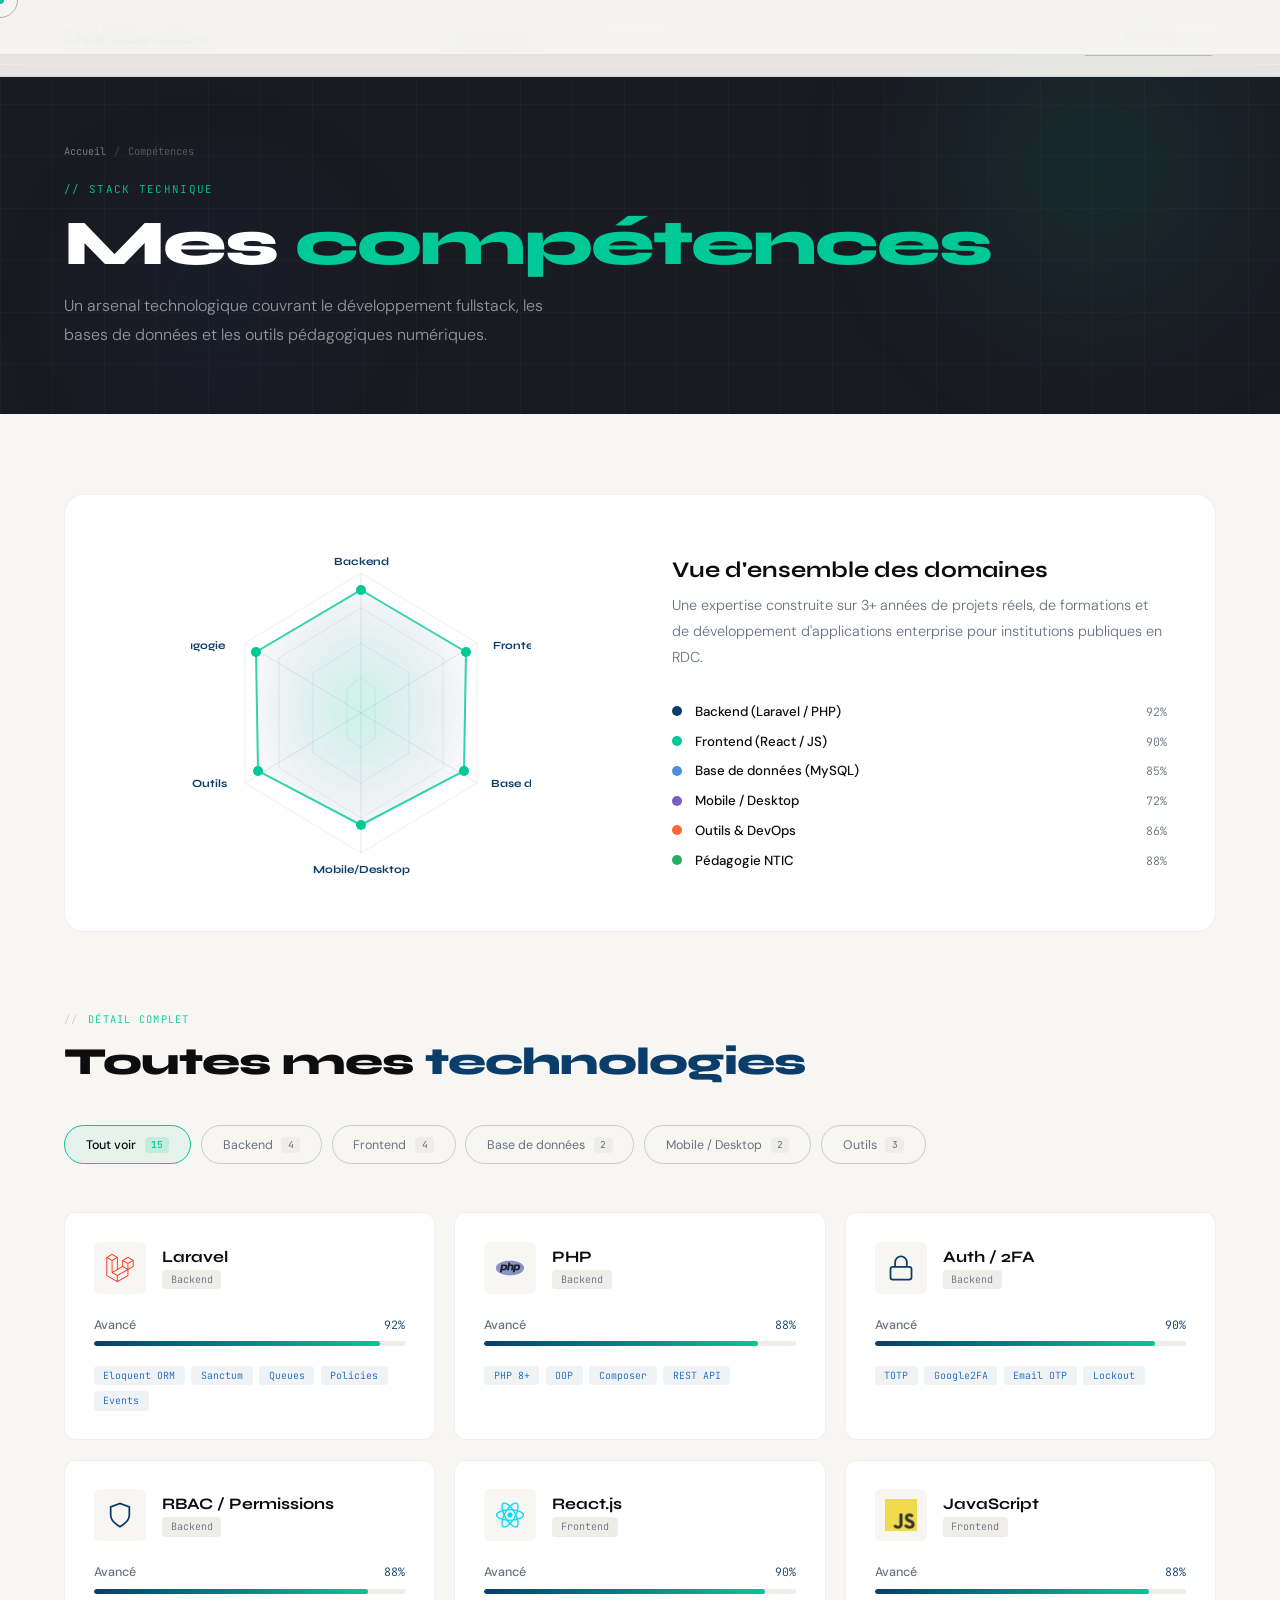
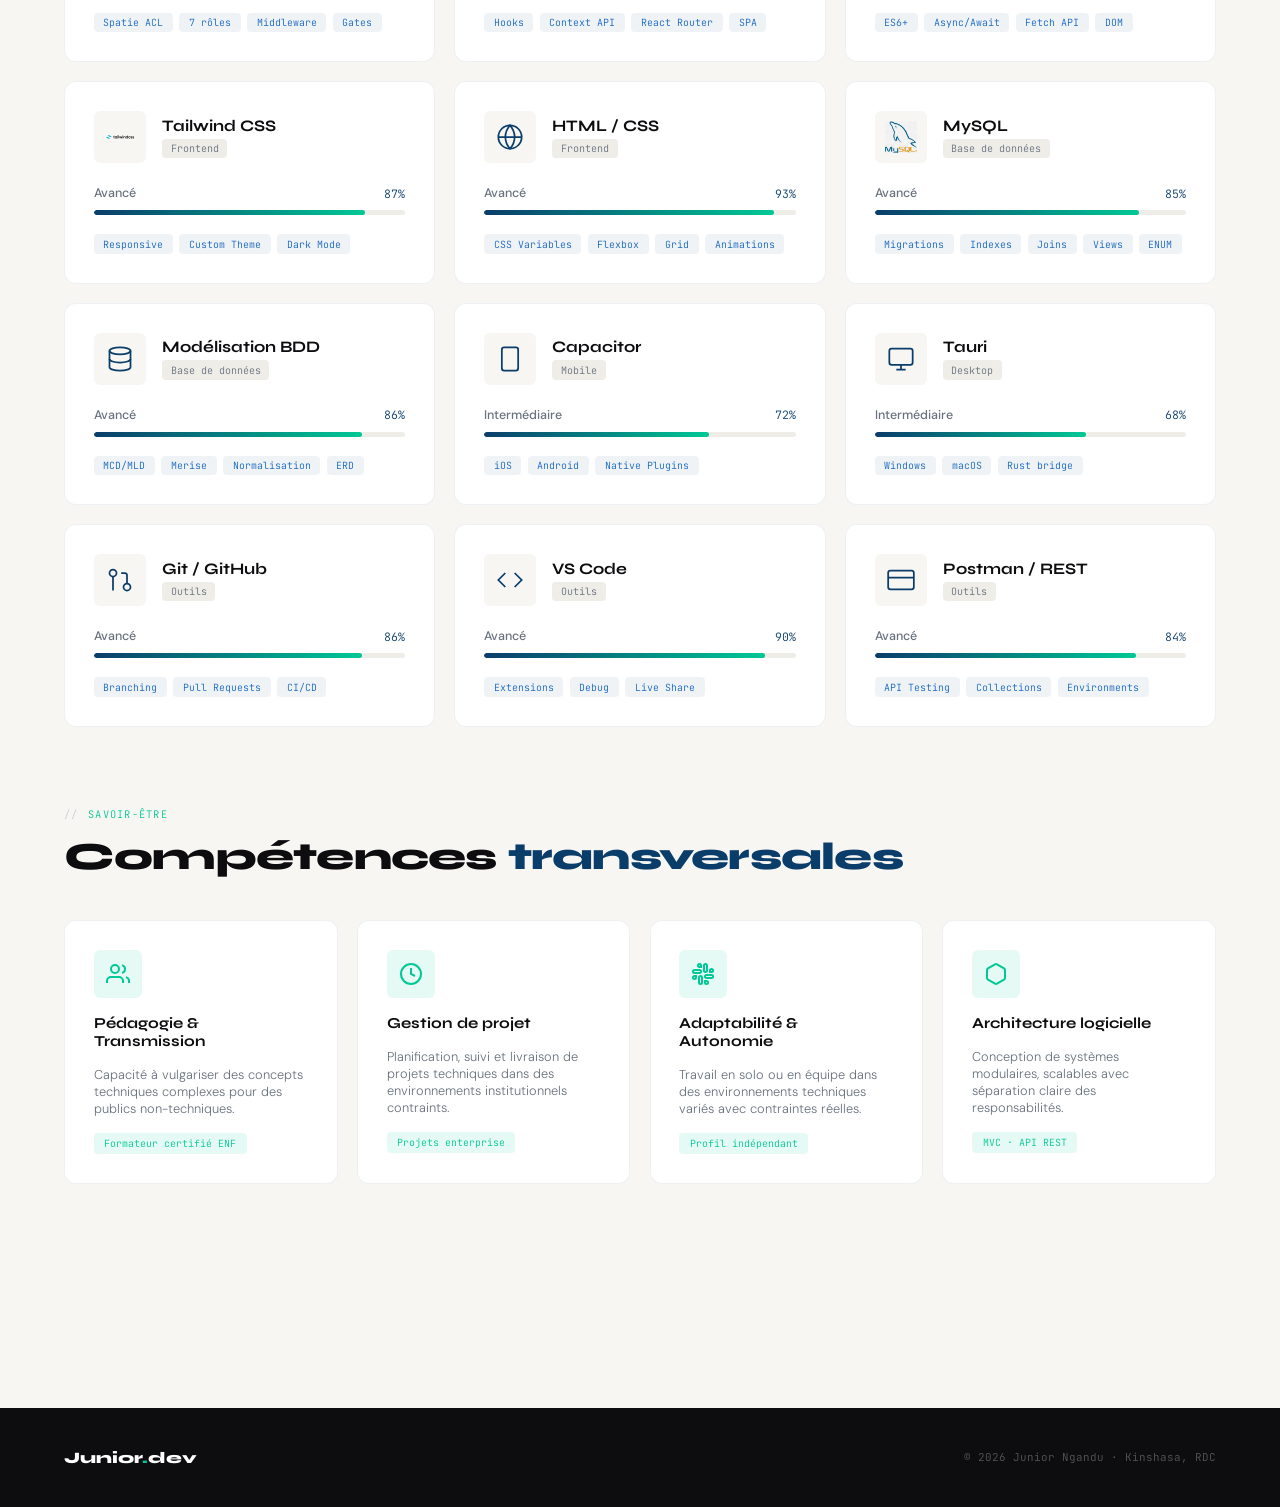
==== competences.html @ e1f142fa "Create competences.html" ====
<!DOCTYPE html>
<html lang="fr">
<head>
  <meta charset="UTF-8">
  <meta name="viewport" content="width=device-width, initial-scale=1.0">
  <title>Compétences — Junior Ngandu</title>
  <link href="https://fonts.googleapis.com/css2?family=Syne:wght@400;500;600;700;800&family=DM+Sans:ital,opsz,wght@0,9..40,300;0,9..40,400;0,9..40,500;1,9..40,300&family=JetBrains+Mono:wght@300;400;500&display=swap" rel="stylesheet">
  <style>
    :root {
      --bg: #F7F6F2; --bg2: #EFEDE8; --bg3: #E6E3DC;
      --noir: #0D0D10; --noir2: #1A1A22;
      --bleu: #0B3D6B; --bleu-vif: #1565C0; --bleu-clair: #4A90D9;
      --accent: #00C896; --accent2: #FF6635; --violet: #7C5CBF;
      --gris: #68717D; --gris-clair: #C8CDD4; --blanc: #FFFFFF;
      --font-display: 'Syne', sans-serif;
      --font-body: 'DM Sans', sans-serif;
      --font-mono: 'JetBrains Mono', monospace;
      --r-sm: 6px; --r-md: 12px; --r-lg: 20px;
      --shadow-sm: 0 2px 8px rgba(13,13,16,.06);
      --shadow-md: 0 8px 24px rgba(13,13,16,.1);
      --shadow-lg: 0 24px 48px rgba(13,13,16,.14);
    }
    *, *::before, *::after { margin:0; padding:0; box-sizing:border-box; }
    html { scroll-behavior:smooth; -webkit-font-smoothing:antialiased; }
    body { background:var(--bg); color:var(--noir); font-family:var(--font-body); font-weight:300; overflow-x:hidden; cursor:none; }
    a { text-decoration:none; }
    button { font-family:var(--font-body); }

    /* CURSOR */
    .cursor { position:fixed; pointer-events:none; z-index:9998; transform:translate(-50%,-50%); }
    .cursor-dot { width:8px; height:8px; background:var(--accent); border-radius:50%; transition:width .3s,height .3s,background .3s; }
    .cursor-ring { position:fixed; width:36px; height:36px; border:1.5px solid rgba(11,61,107,.35); border-radius:50%; pointer-events:none; z-index:9997; transform:translate(-50%,-50%); transition:width .3s,height .3s,border-color .3s; }
    body.cur-h .cursor-dot { width:14px;height:14px;background:var(--bleu); }
    body.cur-h .cursor-ring { width:52px;height:52px;border-color:var(--accent); }

    /* SCROLL PROGRESS */
    .scroll-progress { position:fixed; top:0;left:0; height:3px; width:0%; background:linear-gradient(90deg,var(--accent),var(--bleu-vif)); z-index:9999; transition:width .1s linear; }

    /* NAV */
    nav { position:fixed; top:0;left:0;right:0; z-index:500; display:flex; justify-content:space-between; align-items:center; padding:1.2rem 5%; background:rgba(247,246,242,.92); backdrop-filter:blur(16px); border-bottom:1px solid rgba(11,61,107,.08); transition:box-shadow .3s; }
    nav.scrolled { box-shadow:0 4px 20px rgba(13,13,16,.07); }
    .nav-logo { font-family:var(--font-display); font-weight:800; font-size:1.15rem; color:var(--bleu); letter-spacing:-.02em; }
    .nav-logo span { color:var(--accent); }
    .nav-links { display:flex; gap:2.4rem; list-style:none; }
    .nav-links a { font-size:.75rem; font-weight:400; letter-spacing:.07em; text-transform:uppercase; color:var(--gris); transition:color .2s; position:relative; }
    .nav-links a::after { content:''; position:absolute; bottom:-4px;left:0; width:0;height:1.5px; background:var(--accent); transition:width .3s; }
    .nav-links a:hover, .nav-links a.active { color:var(--noir); }
    .nav-links a:hover::after, .nav-links a.active::after { width:100%; }
    .nav-right { display:flex; align-items:center; gap:1.2rem; }
    .nav-back { font-size:.74rem; font-weight:500; letter-spacing:.06em; text-transform:uppercase; color:var(--bleu); border:1.5px solid rgba(11,61,107,.25); padding:.6rem 1.3rem; border-radius:var(--r-sm); transition:all .25s; display:flex; align-items:center; gap:.5rem; }
    .nav-back:hover { background:var(--bleu); color:#fff; border-color:var(--bleu); }
    .hamburger { display:none; flex-direction:column; gap:5px; background:none; border:none; cursor:none; padding:4px; }
    .hamburger span { display:block; width:22px; height:2px; background:var(--noir); border-radius:2px; transition:all .3s; }
    .hamburger.open span:nth-child(1) { transform:translateY(7px) rotate(45deg); }
    .hamburger.open span:nth-child(2) { opacity:0; }
    .hamburger.open span:nth-child(3) { transform:translateY(-7px) rotate(-45deg); }
    .mobile-menu { position:fixed; top:64px;left:0;right:0; background:rgba(247,246,242,.98); backdrop-filter:blur(16px); z-index:499; max-height:0; overflow:hidden; transition:max-height .4s; border-bottom:1px solid rgba(11,61,107,.08); }
    .mobile-menu.open { max-height:360px; }
    .mobile-menu ul { list-style:none; padding:1.5rem 5% 2rem; display:flex; flex-direction:column; gap:1.2rem; }
    .mobile-link { font-size:1.1rem; font-weight:600; color:var(--noir); font-family:var(--font-display); }

    /* PAGE HERO */
    .page-hero {
      min-height: 44vh;
      display: flex;
      align-items: flex-end;
      padding: 9rem 5% 4rem;
      position: relative;
      overflow: hidden;
      background: var(--noir2);
    }
    .page-hero-bg {
      position:absolute;inset:0;
      background-image: linear-gradient(rgba(255,255,255,.025) 1px,transparent 1px), linear-gradient(90deg,rgba(255,255,255,.025) 1px,transparent 1px);
      background-size:52px 52px;
    }
    .page-hero-orb1 { position:absolute; width:500px;height:500px; top:-20%;right:-5%; background:radial-gradient(circle,rgba(0,200,150,.12) 0%,transparent 65%); border-radius:50%; filter:blur(60px); pointer-events:none; }
    .page-hero-orb2 { position:absolute; width:300px;height:300px; bottom:-10%;left:5%; background:radial-gradient(circle,rgba(11,61,107,.18) 0%,transparent 65%); border-radius:50%; filter:blur(60px); pointer-events:none; }
    .page-hero-content { position:relative; }
    .page-eyebrow { font-family:var(--font-mono); font-size:.68rem; color:var(--accent); letter-spacing:.12em; text-transform:uppercase; margin-bottom:1rem; }
    .page-title { font-family:var(--font-display); font-weight:800; font-size:clamp(2.6rem,5vw,4.5rem); color:#fff; letter-spacing:-.03em; line-height:1; margin-bottom:1rem; }
    .page-title em { font-style:normal; color:var(--accent); }
    .page-subtitle { font-size:1rem; color:rgba(255,255,255,.55); max-width:520px; line-height:1.8; }
    .page-breadcrumb { display:flex; align-items:center; gap:.5rem; font-family:var(--font-mono); font-size:.65rem; color:rgba(255,255,255,.3); margin-bottom:1.5rem; }
    .page-breadcrumb a { color:rgba(255,255,255,.45); transition:color .2s; }
    .page-breadcrumb a:hover { color:var(--accent); }
    .bc-sep { color:rgba(255,255,255,.2); }

    /* MAIN CONTENT */
    main { padding:5rem 5%; }

    /* SECTION LABEL */
    .sec-label { font-family:var(--font-mono); font-size:.65rem; color:var(--accent); letter-spacing:.12em; text-transform:uppercase; margin-bottom:.8rem; display:flex; align-items:center; gap:.6rem; }
    .sec-label::before { content:'//'; color:var(--gris-clair); }
    .sec-title { font-family:var(--font-display); font-weight:800; font-size:clamp(1.6rem,3vw,2.4rem); color:var(--noir); letter-spacing:-.02em; margin-bottom:2.5rem; }
    .sec-title em { font-style:normal; color:var(--bleu); }

    /* FILTER TABS */
    .filter-bar { display:flex; flex-wrap:wrap; gap:.6rem; margin-bottom:3rem; }
    .filter-btn { display:flex; align-items:center; gap:.55rem; padding:.65rem 1.3rem; border:1.5px solid var(--gris-clair); border-radius:100px; background:none; font-size:.78rem; font-weight:400; color:var(--gris); cursor:none; transition:all .25s; }
    .filter-btn:hover { border-color:var(--bleu); color:var(--noir); background:rgba(11,61,107,.03); }
    .filter-btn.active { border-color:var(--accent); background:rgba(0,200,150,.07); color:var(--noir); font-weight:500; }
    .filter-btn span { font-family:var(--font-mono); font-size:.6rem; background:var(--bg2); padding:.1rem .4rem; border-radius:4px; color:var(--gris); }
    .filter-btn.active span { background:rgba(0,200,150,.15); color:var(--accent); }

    /* SKILLS GRID */
    .skills-grid { display:grid; grid-template-columns:repeat(auto-fill,minmax(300px,1fr)); gap:1.2rem; }

    .sk-card {
      background:var(--blanc);
      border:1.5px solid rgba(11,61,107,.07);
      border-radius:var(--r-md);
      padding:1.8rem;
      transition:all .3s ease;
      position:relative;
      overflow:hidden;
    }
    .sk-card::before {
      content:'';
      position:absolute;
      top:0;left:0;right:0;
      height:2px;
      background:linear-gradient(90deg,var(--bleu),var(--accent));
      transform:scaleX(0);
      transform-origin:left;
      transition:transform .35s ease;
    }
    .sk-card:hover { transform:translateY(-5px); box-shadow:var(--shadow-md); border-color:rgba(11,61,107,.15); }
    .sk-card:hover::before { transform:scaleX(1); }

    .sk-card-top { display:flex; align-items:center; gap:1rem; margin-bottom:1.4rem; }
    .sk-icon-wrap { width:52px;height:52px; background:var(--bg); border-radius:var(--r-sm); display:flex; align-items:center; justify-content:center; flex-shrink:0; }
    .sk-icon-wrap img { width:32px;height:32px; }
    .sk-icon-wrap svg { width:28px;height:28px; color:var(--bleu); stroke:var(--bleu); }
    .sk-name { font-family:var(--font-display); font-weight:700; font-size:1rem; color:var(--noir); }
    .sk-cat { font-family:var(--font-mono); font-size:.63rem; color:var(--gris); background:var(--bg2); padding:.2rem .55rem; border-radius:4px; margin-top:.25rem; display:inline-block; }

    .sk-level-row { display:flex; justify-content:space-between; align-items:center; margin-bottom:.55rem; }
    .sk-level-label { font-size:.78rem; font-weight:500; color:var(--gris); }
    .sk-level-pct { font-family:var(--font-mono); font-size:.72rem; color:var(--bleu); }
    .sk-bar { height:5px; background:var(--bg2); border-radius:3px; overflow:hidden; margin-bottom:1.2rem; }
    .sk-bar-fill { height:100%; border-radius:3px; background:linear-gradient(90deg,var(--bleu),var(--accent)); width:0; transition:width 1.2s cubic-bezier(.4,0,.2,1); }

    .sk-tags { display:flex; flex-wrap:wrap; gap:.4rem; }
    .sk-tag { font-family:var(--font-mono); font-size:.62rem; padding:.2rem .6rem; border-radius:4px; background:rgba(11,61,107,.06); color:var(--bleu-vif); }

    .sk-card.hidden { display:none; }

    /* RADAR SECTION */
    .radar-section { background:var(--blanc); border-radius:var(--r-lg); padding:3rem; border:1.5px solid rgba(11,61,107,.07); margin-bottom:5rem; display:grid; grid-template-columns:1fr 1fr; gap:4rem; align-items:center; }
    .radar-wrap { display:flex; justify-content:center; }
    svg.radar { width:100%; max-width:340px; }
    .radar-labels-col h3 { font-family:var(--font-display); font-weight:700; font-size:1.4rem; color:var(--noir); margin-bottom:.6rem; }
    .radar-labels-col p { font-size:.9rem; color:var(--gris); line-height:1.8; margin-bottom:2rem; }
    .radar-legend { display:flex; flex-direction:column; gap:.8rem; }
    .legend-item { display:flex; align-items:center; gap:.8rem; }
    .legend-dot { width:10px;height:10px; border-radius:50%; flex-shrink:0; }
    .legend-label { font-size:.83rem; color:var(--noir); font-weight:500; }
    .legend-val { font-family:var(--font-mono); font-size:.72rem; color:var(--gris); margin-left:auto; }

    /* CERTIFICATIONS */
    .certs-grid { display:grid; grid-template-columns:repeat(auto-fill,minmax(260px,1fr)); gap:1.2rem; margin-bottom:5rem; }
    .cert-card { background:var(--blanc); border:1.5px solid rgba(11,61,107,.07); border-radius:var(--r-md); padding:1.8rem; transition:all .3s; display:flex; flex-direction:column; gap:1rem; }
    .cert-card:hover { transform:translateY(-4px); box-shadow:var(--shadow-md); border-color:var(--accent); }
    .cert-icon { width:48px;height:48px; background:rgba(0,200,150,.1); border-radius:var(--r-sm); display:flex; align-items:center; justify-content:center; color:var(--accent); }
    .cert-name { font-family:var(--font-display); font-weight:700; font-size:.95rem; color:var(--noir); }
    .cert-issuer { font-size:.8rem; color:var(--gris); }
    .cert-badge { font-family:var(--font-mono); font-size:.62rem; background:rgba(0,200,150,.1); color:var(--accent); padding:.25rem .65rem; border-radius:4px; display:inline-block; align-self:flex-start; }

    /* REVEAL */
    .reveal { opacity:0; transform:translateY(28px); transition:opacity .7s,transform .7s; }
    .reveal.visible { opacity:1; transform:translateY(0); }

    /* FOOTER */
    footer { background:var(--noir); padding:2.5rem 5%; display:flex; justify-content:space-between; align-items:center; flex-wrap:wrap; gap:1rem; margin-top:4rem; }
    .footer-logo { font-family:var(--font-display); font-weight:800; color:#fff; font-size:1rem; }
    .footer-logo span { color:var(--accent); }
    .footer-copy { font-family:var(--font-mono); font-size:.68rem; color:rgba(255,255,255,.3); }
    .footer-nav { display:flex; gap:1.5rem; }
    .footer-nav a { font-size:.75rem; color:rgba(255,255,255,.35); transition:color .2s; }
    .footer-nav a:hover { color:var(--accent); }

    @keyframes fadeUp { from{opacity:0;transform:translateY(20px)} to{opacity:1;transform:translateY(0)} }

    @media(max-width:900px) {
      .nav-links,.nav-back { display:none; }
      .hamburger { display:flex; }
      .radar-section { grid-template-columns:1fr; }
      .skills-grid { grid-template-columns:1fr; }
    }
    @media(max-width:600px) { main{padding:4rem 5%;} .filter-bar{gap:.4rem;} }
  </style>
</head>
<body>

<div class="scroll-progress" id="scrollProgress"></div>
<div class="cursor" id="cursor"><div class="cursor-dot"></div></div>
<div class="cursor-ring" id="cursorRing"></div>

<!-- NAV -->
<nav id="navbar">
  <a href="index.html" class="nav-logo">Junior<span>.</span>dev</a>
  <ul class="nav-links">
    <li><a href="competences.html" class="active">Compétences</a></li>
    <li><a href="projets.html">Projets</a></li>
    <li><a href="enseignements.html">Formation</a></li>
    <li><a href="index.html#contact">Contact</a></li>
  </ul>
  <div class="nav-right">
    <a href="index.html" class="nav-back">
      <svg width="14" height="14" viewBox="0 0 24 24" fill="none" stroke="currentColor" stroke-width="2"><path d="M19 12H5M12 19l-7-7 7-7"/></svg>
      Portfolio
    </a>
    <button class="hamburger" id="hamburger"><span></span><span></span><span></span></button>
  </div>
</nav>
<div class="mobile-menu" id="mobileMenu">
  <ul>
    <li><a href="competences.html" class="mobile-link">Compétences</a></li>
    <li><a href="projets.html" class="mobile-link">Projets</a></li>
    <li><a href="enseignements.html" class="mobile-link">Formation</a></li>
    <li><a href="index.html" class="mobile-link">← Portfolio</a></li>
  </ul>
</div>

<!-- PAGE HERO -->
<section class="page-hero">
  <div class="page-hero-bg"></div>
  <div class="page-hero-orb1"></div>
  <div class="page-hero-orb2"></div>
  <div class="page-hero-content">
    <div class="page-breadcrumb">
      <a href="index.html">Accueil</a>
      <span class="bc-sep">/</span>
      <span>Compétences</span>
    </div>
    <div class="page-eyebrow">// Stack technique</div>
    <h1 class="page-title">Mes <em>compétences</em></h1>
    <p class="page-subtitle">Un arsenal technologique couvrant le développement fullstack, les bases de données et les outils pédagogiques numériques.</p>
  </div>
</section>

<main>

  <!-- RADAR + OVERVIEW -->
  <div class="radar-section reveal">
    <div class="radar-wrap">
      <svg class="radar" viewBox="0 0 340 340" xmlns="http://www.w3.org/2000/svg">
        <defs>
          <radialGradient id="rg1" cx="50%" cy="50%" r="50%">
            <stop offset="0%" stop-color="#00C896" stop-opacity=".25"/>
            <stop offset="100%" stop-color="#0B3D6B" stop-opacity=".05"/>
          </radialGradient>
        </defs>
        <!-- Grid -->
        <polygon points="170,30 286,100 286,240 170,310 54,240 54,100" fill="none" stroke="rgba(11,61,107,.08)" stroke-width="1"/>
        <polygon points="170,65 252,115 252,225 170,275 88,225 88,115" fill="none" stroke="rgba(11,61,107,.08)" stroke-width="1"/>
        <polygon points="170,100 218,130 218,210 170,240 122,210 122,130" fill="none" stroke="rgba(11,61,107,.08)" stroke-width="1"/>
        <polygon points="170,135 184,145 184,195 170,205 156,195 156,145" fill="none" stroke="rgba(11,61,107,.08)" stroke-width="1"/>
        <!-- Axes -->
        <line x1="170" y1="30" x2="170" y2="310" stroke="rgba(11,61,107,.1)" stroke-width="1"/>
        <line x1="54" y1="100" x2="286" y2="240" stroke="rgba(11,61,107,.1)" stroke-width="1"/>
        <line x1="286" y1="100" x2="54" y2="240" stroke="rgba(11,61,107,.1)" stroke-width="1"/>
        <!-- Data: Backend 92%, Frontend 90%, DB 85%, Mobile 72%, Outils 86%, Pédagogie 88% -->
        <polygon points="170,47 275,109 273,228 170,282 67,228 65,109" fill="url(#rg1)" stroke="#00C896" stroke-width="2" opacity=".8"/>
        <!-- Dots -->
        <circle cx="170" cy="47" r="5" fill="#00C896"/>
        <circle cx="275" cy="109" r="5" fill="#00C896"/>
        <circle cx="273" cy="228" r="5" fill="#00C896"/>
        <circle cx="170" cy="282" r="5" fill="#00C896"/>
        <circle cx="67" cy="228" r="5" fill="#00C896"/>
        <circle cx="65" cy="109" r="5" fill="#00C896"/>
        <!-- Labels -->
        <text x="170" y="22" text-anchor="middle" font-family="'Syne',sans-serif" font-size="11" font-weight="700" fill="#0B3D6B">Backend</text>
        <text x="302" y="106" text-anchor="start" font-family="'Syne',sans-serif" font-size="11" font-weight="700" fill="#0B3D6B">Frontend</text>
        <text x="300" y="244" text-anchor="start" font-family="'Syne',sans-serif" font-size="11" font-weight="700" fill="#0B3D6B">Base de données</text>
        <text x="170" y="330" text-anchor="middle" font-family="'Syne',sans-serif" font-size="11" font-weight="700" fill="#0B3D6B">Mobile/Desktop</text>
        <text x="36" y="244" text-anchor="end" font-family="'Syne',sans-serif" font-size="11" font-weight="700" fill="#0B3D6B">Outils</text>
        <text x="34" y="106" text-anchor="end" font-family="'Syne',sans-serif" font-size="11" font-weight="700" fill="#0B3D6B">Pédagogie</text>
      </svg>
    </div>
    <div class="radar-labels-col">
      <h3>Vue d'ensemble des domaines</h3>
      <p>Une expertise construite sur 3+ années de projets réels, de formations et de développement d'applications enterprise pour institutions publiques en RDC.</p>
      <div class="radar-legend">
        <div class="legend-item">
          <div class="legend-dot" style="background:var(--bleu)"></div>
          <span class="legend-label">Backend (Laravel / PHP)</span>
          <span class="legend-val">92%</span>
        </div>
        <div class="legend-item">
          <div class="legend-dot" style="background:var(--accent)"></div>
          <span class="legend-label">Frontend (React / JS)</span>
          <span class="legend-val">90%</span>
        </div>
        <div class="legend-item">
          <div class="legend-dot" style="background:var(--bleu-clair)"></div>
          <span class="legend-label">Base de données (MySQL)</span>
          <span class="legend-val">85%</span>
        </div>
        <div class="legend-item">
          <div class="legend-dot" style="background:var(--violet)"></div>
          <span class="legend-label">Mobile / Desktop</span>
          <span class="legend-val">72%</span>
        </div>
        <div class="legend-item">
          <div class="legend-dot" style="background:var(--accent2)"></div>
          <span class="legend-label">Outils & DevOps</span>
          <span class="legend-val">86%</span>
        </div>
        <div class="legend-item">
          <div class="legend-dot" style="background:#27AE60"></div>
          <span class="legend-label">Pédagogie NTIC</span>
          <span class="legend-val">88%</span>
        </div>
      </div>
    </div>
  </div>

  <!-- SKILLS BY CATEGORY -->
  <div class="reveal">
    <div class="sec-label">Détail complet</div>
    <h2 class="sec-title">Toutes mes <em>technologies</em></h2>
  </div>

  <div class="filter-bar reveal">
    <button class="filter-btn active" data-filter="all">Tout voir <span>15</span></button>
    <button class="filter-btn" data-filter="backend">Backend <span>4</span></button>
    <button class="filter-btn" data-filter="frontend">Frontend <span>4</span></button>
    <button class="filter-btn" data-filter="database">Base de données <span>2</span></button>
    <button class="filter-btn" data-filter="mobile">Mobile / Desktop <span>2</span></button>
    <button class="filter-btn" data-filter="tools">Outils <span>3</span></button>
  </div>

  <div class="skills-grid reveal" id="skillsGrid">

    <!-- BACKEND -->
    <div class="sk-card" data-cat="backend">
      <div class="sk-card-top">
        <div class="sk-icon-wrap"><img src="images/logo-laravel-icon-1024.png" alt="Laravel"></div>
        <div>
          <div class="sk-name">Laravel</div>
          <span class="sk-cat">Backend</span>
        </div>
      </div>
      <div class="sk-level-row"><span class="sk-level-label">Avancé</span><span class="sk-level-pct">92%</span></div>
      <div class="sk-bar"><div class="sk-bar-fill" data-width="92"></div></div>
      <div class="sk-tags"><span class="sk-tag">Eloquent ORM</span><span class="sk-tag">Sanctum</span><span class="sk-tag">Queues</span><span class="sk-tag">Policies</span><span class="sk-tag">Events</span></div>
    </div>

    <div class="sk-card" data-cat="backend">
      <div class="sk-card-top">
        <div class="sk-icon-wrap"><img src="images/logo-php-256.png" alt="PHP"></div>
        <div>
          <div class="sk-name">PHP</div>
          <span class="sk-cat">Backend</span>
        </div>
      </div>
      <div class="sk-level-row"><span class="sk-level-label">Avancé</span><span class="sk-level-pct">88%</span></div>
      <div class="sk-bar"><div class="sk-bar-fill" data-width="88"></div></div>
      <div class="sk-tags"><span class="sk-tag">PHP 8+</span><span class="sk-tag">OOP</span><span class="sk-tag">Composer</span><span class="sk-tag">REST API</span></div>
    </div>

    <div class="sk-card" data-cat="backend">
      <div class="sk-card-top">
        <div class="sk-icon-wrap">
          <svg viewBox="0 0 24 24" fill="none" stroke="currentColor" stroke-width="1.5"><rect x="3" y="11" width="18" height="11" rx="2"/><path d="M7 11V7a5 5 0 0 1 10 0v4"/></svg>
        </div>
        <div>
          <div class="sk-name">Auth / 2FA</div>
          <span class="sk-cat">Backend</span>
        </div>
      </div>
      <div class="sk-level-row"><span class="sk-level-label">Avancé</span><span class="sk-level-pct">90%</span></div>
      <div class="sk-bar"><div class="sk-bar-fill" data-width="90"></div></div>
      <div class="sk-tags"><span class="sk-tag">TOTP</span><span class="sk-tag">Google2FA</span><span class="sk-tag">Email OTP</span><span class="sk-tag">Lockout</span></div>
    </div>

    <div class="sk-card" data-cat="backend">
      <div class="sk-card-top">
        <div class="sk-icon-wrap">
          <svg viewBox="0 0 24 24" fill="none" stroke="currentColor" stroke-width="1.5"><path d="M12 22s8-4 8-10V5l-8-3-8 3v7c0 6 8 10 8 10z"/></svg>
        </div>
        <div>
          <div class="sk-name">RBAC / Permissions</div>
          <span class="sk-cat">Backend</span>
        </div>
      </div>
      <div class="sk-level-row"><span class="sk-level-label">Avancé</span><span class="sk-level-pct">88%</span></div>
      <div class="sk-bar"><div class="sk-bar-fill" data-width="88"></div></div>
      <div class="sk-tags"><span class="sk-tag">Spatie ACL</span><span class="sk-tag">7 rôles</span><span class="sk-tag">Middleware</span><span class="sk-tag">Gates</span></div>
    </div>

    <!-- FRONTEND -->
    <div class="sk-card" data-cat="frontend">
      <div class="sk-card-top">
        <div class="sk-icon-wrap"><img src="images/logo-react-256.png" alt="React"></div>
        <div>
          <div class="sk-name">React.js</div>
          <span class="sk-cat">Frontend</span>
        </div>
      </div>
      <div class="sk-level-row"><span class="sk-level-label">Avancé</span><span class="sk-level-pct">90%</span></div>
      <div class="sk-bar"><div class="sk-bar-fill" data-width="90"></div></div>
      <div class="sk-tags"><span class="sk-tag">Hooks</span><span class="sk-tag">Context API</span><span class="sk-tag">React Router</span><span class="sk-tag">SPA</span></div>
    </div>

    <div class="sk-card" data-cat="frontend">
      <div class="sk-card-top">
        <div class="sk-icon-wrap"><img src="images/JavaScript-logo.png" alt="JS"></div>
        <div>
          <div class="sk-name">JavaScript</div>
          <span class="sk-cat">Frontend</span>
        </div>
      </div>
      <div class="sk-level-row"><span class="sk-level-label">Avancé</span><span class="sk-level-pct">88%</span></div>
      <div class="sk-bar"><div class="sk-bar-fill" data-width="88"></div></div>
      <div class="sk-tags"><span class="sk-tag">ES6+</span><span class="sk-tag">Async/Await</span><span class="sk-tag">Fetch API</span><span class="sk-tag">DOM</span></div>
    </div>

    <div class="sk-card" data-cat="frontend">
      <div class="sk-card-top">
        <div class="sk-icon-wrap"><img src="images/tailwind-css-256.png" alt="Tailwind"></div>
        <div>
          <div class="sk-name">Tailwind CSS</div>
          <span class="sk-cat">Frontend</span>
        </div>
      </div>
      <div class="sk-level-row"><span class="sk-level-label">Avancé</span><span class="sk-level-pct">87%</span></div>
      <div class="sk-bar"><div class="sk-bar-fill" data-width="87"></div></div>
      <div class="sk-tags"><span class="sk-tag">Responsive</span><span class="sk-tag">Custom Theme</span><span class="sk-tag">Dark Mode</span></div>
    </div>

    <div class="sk-card" data-cat="frontend">
      <div class="sk-card-top">
        <div class="sk-icon-wrap">
          <svg viewBox="0 0 24 24" fill="none" stroke="currentColor" stroke-width="1.5"><circle cx="12" cy="12" r="10"/><line x1="2" y1="12" x2="22" y2="12"/><path d="M12 2a15.3 15.3 0 0 1 4 10 15.3 15.3 0 0 1-4 10 15.3 15.3 0 0 1-4-10 15.3 15.3 0 0 1 4-10z"/></svg>
        </div>
        <div>
          <div class="sk-name">HTML / CSS</div>
          <span class="sk-cat">Frontend</span>
        </div>
      </div>
      <div class="sk-level-row"><span class="sk-level-label">Avancé</span><span class="sk-level-pct">93%</span></div>
      <div class="sk-bar"><div class="sk-bar-fill" data-width="93"></div></div>
      <div class="sk-tags"><span class="sk-tag">CSS Variables</span><span class="sk-tag">Flexbox</span><span class="sk-tag">Grid</span><span class="sk-tag">Animations</span></div>
    </div>

    <!-- DATABASE -->
    <div class="sk-card" data-cat="database">
      <div class="sk-card-top">
        <div class="sk-icon-wrap"><img src="images/png-clipart-mysql-mysql.png" alt="MySQL"></div>
        <div>
          <div class="sk-name">MySQL</div>
          <span class="sk-cat">Base de données</span>
        </div>
      </div>
      <div class="sk-level-row"><span class="sk-level-label">Avancé</span><span class="sk-level-pct">85%</span></div>
      <div class="sk-bar"><div class="sk-bar-fill" data-width="85"></div></div>
      <div class="sk-tags"><span class="sk-tag">Migrations</span><span class="sk-tag">Indexes</span><span class="sk-tag">Joins</span><span class="sk-tag">Views</span><span class="sk-tag">ENUM</span></div>
    </div>

    <div class="sk-card" data-cat="database">
      <div class="sk-card-top">
        <div class="sk-icon-wrap">
          <svg viewBox="0 0 24 24" fill="none" stroke="currentColor" stroke-width="1.5"><ellipse cx="12" cy="5" rx="9" ry="3"/><path d="M21 12c0 1.66-4 3-9 3s-9-1.34-9-3"/><path d="M3 5v14c0 1.66 4 3 9 3s9-1.34 9-3V5"/></svg>
        </div>
        <div>
          <div class="sk-name">Modélisation BDD</div>
          <span class="sk-cat">Base de données</span>
        </div>
      </div>
      <div class="sk-level-row"><span class="sk-level-label">Avancé</span><span class="sk-level-pct">86%</span></div>
      <div class="sk-bar"><div class="sk-bar-fill" data-width="86"></div></div>
      <div class="sk-tags"><span class="sk-tag">MCD/MLD</span><span class="sk-tag">Merise</span><span class="sk-tag">Normalisation</span><span class="sk-tag">ERD</span></div>
    </div>

    <!-- MOBILE -->
    <div class="sk-card" data-cat="mobile">
      <div class="sk-card-top">
        <div class="sk-icon-wrap">
          <svg viewBox="0 0 24 24" fill="none" stroke="currentColor" stroke-width="1.5"><rect x="5" y="2" width="14" height="20" rx="2" ry="2"/><line x1="12" y1="18" x2="12.01" y2="18"/></svg>
        </div>
        <div>
          <div class="sk-name">Capacitor</div>
          <span class="sk-cat">Mobile</span>
        </div>
      </div>
      <div class="sk-level-row"><span class="sk-level-label">Intermédiaire</span><span class="sk-level-pct">72%</span></div>
      <div class="sk-bar"><div class="sk-bar-fill" data-width="72"></div></div>
      <div class="sk-tags"><span class="sk-tag">iOS</span><span class="sk-tag">Android</span><span class="sk-tag">Native Plugins</span></div>
    </div>

    <div class="sk-card" data-cat="mobile">
      <div class="sk-card-top">
        <div class="sk-icon-wrap">
          <svg viewBox="0 0 24 24" fill="none" stroke="currentColor" stroke-width="1.5"><rect x="2" y="3" width="20" height="14" rx="2"/><line x1="8" y1="21" x2="16" y2="21"/><line x1="12" y1="17" x2="12" y2="21"/></svg>
        </div>
        <div>
          <div class="sk-name">Tauri</div>
          <span class="sk-cat">Desktop</span>
        </div>
      </div>
      <div class="sk-level-row"><span class="sk-level-label">Intermédiaire</span><span class="sk-level-pct">68%</span></div>
      <div class="sk-bar"><div class="sk-bar-fill" data-width="68"></div></div>
      <div class="sk-tags"><span class="sk-tag">Windows</span><span class="sk-tag">macOS</span><span class="sk-tag">Rust bridge</span></div>
    </div>

    <!-- TOOLS -->
    <div class="sk-card" data-cat="tools">
      <div class="sk-card-top">
        <div class="sk-icon-wrap">
          <svg viewBox="0 0 24 24" fill="none" stroke="currentColor" stroke-width="1.5"><circle cx="18" cy="18" r="3"/><circle cx="6" cy="6" r="3"/><path d="M13 6h3a2 2 0 0 1 2 2v7"/><line x1="6" y1="9" x2="6" y2="21"/></svg>
        </div>
        <div>
          <div class="sk-name">Git / GitHub</div>
          <span class="sk-cat">Outils</span>
        </div>
      </div>
      <div class="sk-level-row"><span class="sk-level-label">Avancé</span><span class="sk-level-pct">86%</span></div>
      <div class="sk-bar"><div class="sk-bar-fill" data-width="86"></div></div>
      <div class="sk-tags"><span class="sk-tag">Branching</span><span class="sk-tag">Pull Requests</span><span class="sk-tag">CI/CD</span></div>
    </div>

    <div class="sk-card" data-cat="tools">
      <div class="sk-card-top">
        <div class="sk-icon-wrap">
          <svg viewBox="0 0 24 24" fill="none" stroke="currentColor" stroke-width="1.5"><polyline points="16 18 22 12 16 6"/><polyline points="8 6 2 12 8 18"/></svg>
        </div>
        <div>
          <div class="sk-name">VS Code</div>
          <span class="sk-cat">Outils</span>
        </div>
      </div>
      <div class="sk-level-row"><span class="sk-level-label">Avancé</span><span class="sk-level-pct">90%</span></div>
      <div class="sk-bar"><div class="sk-bar-fill" data-width="90"></div></div>
      <div class="sk-tags"><span class="sk-tag">Extensions</span><span class="sk-tag">Debug</span><span class="sk-tag">Live Share</span></div>
    </div>

    <div class="sk-card" data-cat="tools">
      <div class="sk-card-top">
        <div class="sk-icon-wrap">
          <svg viewBox="0 0 24 24" fill="none" stroke="currentColor" stroke-width="1.5"><rect x="1" y="4" width="22" height="16" rx="2" ry="2"/><line x1="1" y1="10" x2="23" y2="10"/></svg>
        </div>
        <div>
          <div class="sk-name">Postman / REST</div>
          <span class="sk-cat">Outils</span>
        </div>
      </div>
      <div class="sk-level-row"><span class="sk-level-label">Avancé</span><span class="sk-level-pct">84%</span></div>
      <div class="sk-bar"><div class="sk-bar-fill" data-width="84"></div></div>
      <div class="sk-tags"><span class="sk-tag">API Testing</span><span class="sk-tag">Collections</span><span class="sk-tag">Environments</span></div>
    </div>

  </div><!-- /skills-grid -->

  <!-- SOFT SKILLS -->
  <div style="margin-top:5rem">
    <div class="sec-label reveal">Savoir-être</div>
    <h2 class="sec-title reveal">Compétences <em>transversales</em></h2>
    <div class="certs-grid reveal">
      <div class="cert-card">
        <div class="cert-icon"><svg width="24" height="24" viewBox="0 0 24 24" fill="none" stroke="currentColor" stroke-width="2"><path d="M17 21v-2a4 4 0 0 0-4-4H5a4 4 0 0 0-4 4v2"/><circle cx="9" cy="7" r="4"/><path d="M23 21v-2a4 4 0 0 0-3-3.87"/><path d="M16 3.13a4 4 0 0 1 0 7.75"/></svg></div>
        <div class="cert-name">Pédagogie & Transmission</div>
        <div class="cert-issuer">Capacité à vulgariser des concepts techniques complexes pour des publics non-techniques.</div>
        <span class="cert-badge">Formateur certifié ENF</span>
      </div>
      <div class="cert-card">
        <div class="cert-icon"><svg width="24" height="24" viewBox="0 0 24 24" fill="none" stroke="currentColor" stroke-width="2"><circle cx="12" cy="12" r="10"/><polyline points="12 6 12 12 16 14"/></svg></div>
        <div class="cert-name">Gestion de projet</div>
        <div class="cert-issuer">Planification, suivi et livraison de projets techniques dans des environnements institutionnels contraints.</div>
        <span class="cert-badge">Projets enterprise</span>
      </div>
      <div class="cert-card">
        <div class="cert-icon"><svg width="24" height="24" viewBox="0 0 24 24" fill="none" stroke="currentColor" stroke-width="2"><path d="M14.5 10c-.83 0-1.5-.67-1.5-1.5v-5c0-.83.67-1.5 1.5-1.5s1.5.67 1.5 1.5v5c0 .83-.67 1.5-1.5 1.5z"/><path d="M20.5 10H19V8.5c0-.83.67-1.5 1.5-1.5s1.5.67 1.5 1.5-.67 1.5-1.5 1.5z"/><path d="M9.5 14c.83 0 1.5.67 1.5 1.5v5c0 .83-.67 1.5-1.5 1.5S8 21.33 8 20.5v-5c0-.83.67-1.5 1.5-1.5z"/><path d="M3.5 14H5v1.5c0 .83-.67 1.5-1.5 1.5S2 16.33 2 15.5 2.67 14 3.5 14z"/><path d="M14 14.5c0-.83.67-1.5 1.5-1.5h5c.83 0 1.5.67 1.5 1.5s-.67 1.5-1.5 1.5h-5c-.83 0-1.5-.67-1.5-1.5z"/><path d="M15.5 19H14v1.5c0 .83.67 1.5 1.5 1.5s1.5-.67 1.5-1.5-.67-1.5-1.5-1.5z"/><path d="M10 9.5C10 8.67 9.33 8 8.5 8h-5C2.67 8 2 8.67 2 9.5S2.67 11 3.5 11h5c.83 0 1.5-.67 1.5-1.5z"/><path d="M8.5 5H10V3.5C10 2.67 9.33 2 8.5 2S7 2.67 7 3.5 7.67 5 8.5 5z"/></svg></div>
        <div class="cert-name">Adaptabilité & Autonomie</div>
        <div class="cert-issuer">Travail en solo ou en équipe dans des environnements techniques variés avec contraintes réelles.</div>
        <span class="cert-badge">Profil indépendant</span>
      </div>
      <div class="cert-card">
        <div class="cert-icon"><svg width="24" height="24" viewBox="0 0 24 24" fill="none" stroke="currentColor" stroke-width="2"><path d="M21 16V8a2 2 0 0 0-1-1.73l-7-4a2 2 0 0 0-2 0l-7 4A2 2 0 0 0 3 8v8a2 2 0 0 0 1 1.73l7 4a2 2 0 0 0 2 0l7-4A2 2 0 0 0 21 16z"/></svg></div>
        <div class="cert-name">Architecture logicielle</div>
        <div class="cert-issuer">Conception de systèmes modulaires, scalables avec séparation claire des responsabilités.</div>
        <span class="cert-badge">MVC · API REST</span>
      </div>
    </div>
  </div>

</main>

<footer>
  <div class="footer-logo">Junior<span>.</span>dev</div>
  <p class="footer-copy">© 2026 Junior Ngandu · Kinshasa, RDC</p>
  <nav class="footer-nav">
    <a href="projets.html">Projets</a>
    <a href="enseignements.html">Formation</a>
    <a href="index.html#contact">Contact</a>
  </nav>
</footer>

<script>
// Cursor
const cur = document.getElementById('cursor');
const ring = document.getElementById('cursorRing');
let mx=0,my=0,rx=0,ry=0;
document.addEventListener('mousemove',e=>{mx=e.clientX;my=e.clientY;if(cur){cur.style.left=mx+'px';cur.style.top=my+'px';}},{passive:true});
(function loop(){rx+=(mx-rx)*.12;ry+=(my-ry)*.12;if(ring){ring.style.left=rx+'px';ring.style.top=ry+'px';}requestAnimationFrame(loop);})();
document.querySelectorAll('a,button,input').forEach(el=>{el.addEventListener('mouseenter',()=>document.body.classList.add('cur-h'));el.addEventListener('mouseleave',()=>document.body.classList.remove('cur-h'));});

// Scroll progress
const pb = document.getElementById('scrollProgress');
window.addEventListener('scroll',()=>{const s=(window.scrollY/(document.body.scrollHeight-window.innerHeight))*100;if(pb)pb.style.width=s+'%';},{passive:true});

// Nav scroll
const nav = document.getElementById('navbar');
window.addEventListener('scroll',()=>{if(nav)nav.classList.toggle('scrolled',window.scrollY>50);},{passive:true});

// Hamburger
const hbg = document.getElementById('hamburger');
const mmenu = document.getElementById('mobileMenu');
if(hbg&&mmenu){hbg.addEventListener('click',()=>{hbg.classList.toggle('open');mmenu.classList.toggle('open');});document.querySelectorAll('.mobile-link').forEach(l=>l.addEventListener('click',()=>{hbg.classList.remove('open');mmenu.classList.remove('open');}));}

// Reveal
const obs = new IntersectionObserver(entries=>{entries.forEach(e=>{if(e.isIntersecting){e.target.classList.add('visible');obs.unobserve(e.target);}});},{threshold:.08});
document.querySelectorAll('.reveal').forEach(el=>obs.observe(el));

// Animate bars on scroll
const barObs = new IntersectionObserver(entries=>{entries.forEach(e=>{if(e.isIntersecting){e.target.querySelectorAll('.sk-bar-fill').forEach(b=>{b.style.width=b.dataset.width+'%';});barObs.unobserve(e.target);}});},{threshold:.2});
document.querySelectorAll('.sk-card').forEach(c=>barObs.observe(c));

// Filter
document.querySelectorAll('.filter-btn').forEach(btn=>{
  btn.addEventListener('click',()=>{
    document.querySelectorAll('.filter-btn').forEach(b=>b.classList.remove('active'));
    btn.classList.add('active');
    const f = btn.dataset.filter;
    document.querySelectorAll('.sk-card').forEach(card=>{
      card.classList.toggle('hidden', f!=='all' && card.dataset.cat!==f);
    });
  });
});
</script>
</body>
</html>
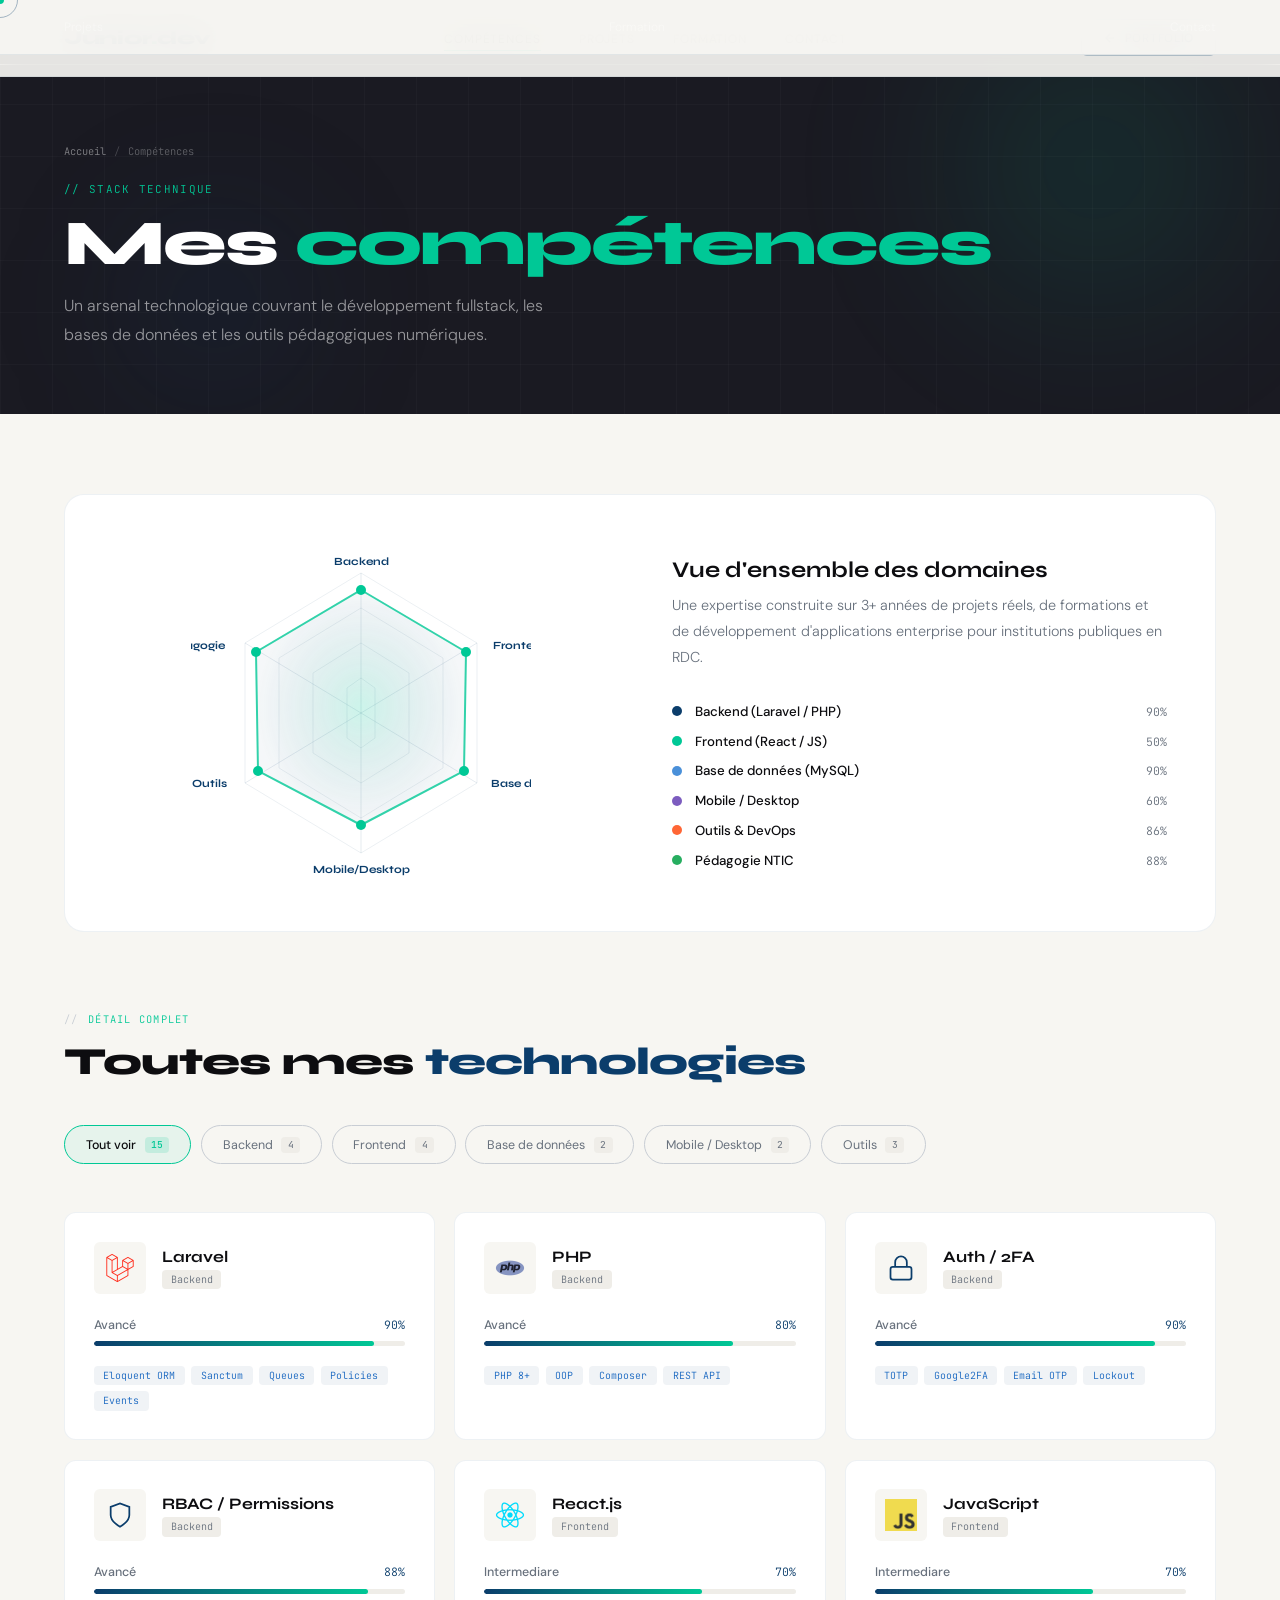
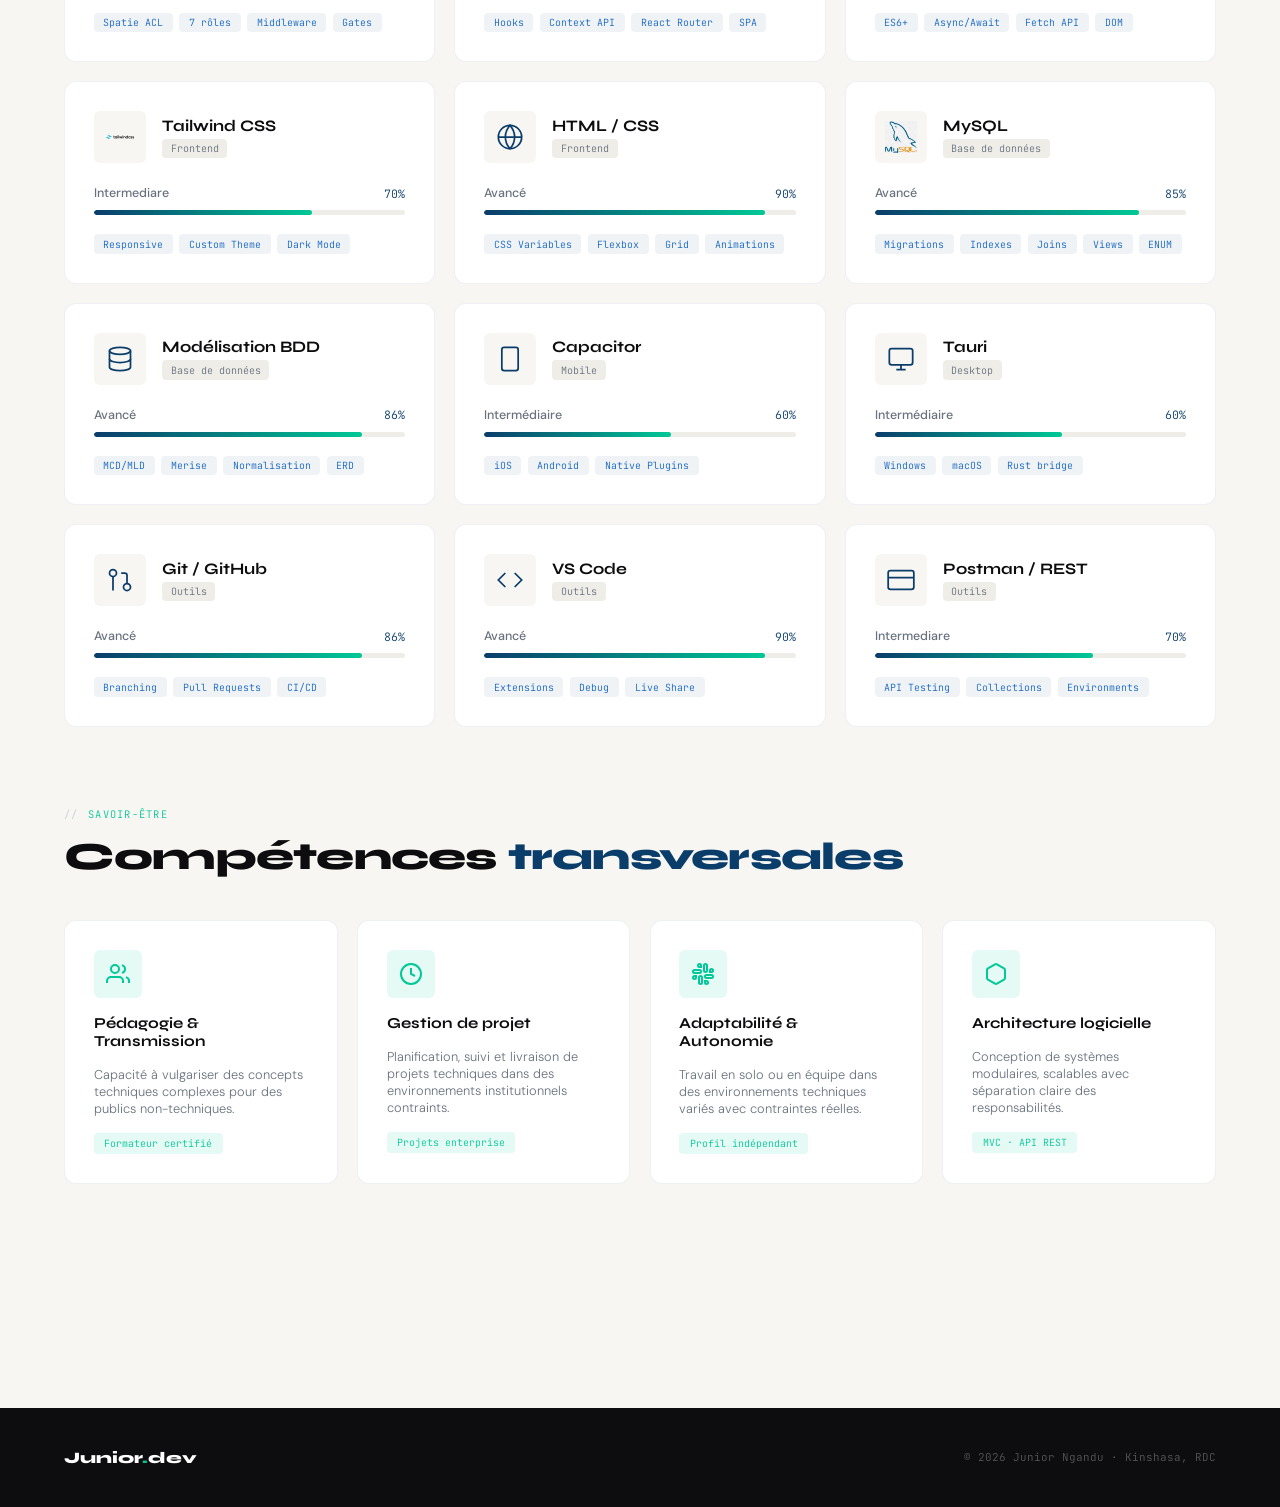
==== commit b5cdb25f: "Adjust skill levels in competences.html Updated skill proficiency percentages for various technologi" ====
--- a/competences.html
+++ b/competences.html
@@ -286,22 +286,22 @@
         <div class="legend-item">
           <div class="legend-dot" style="background:var(--bleu)"></div>
           <span class="legend-label">Backend (Laravel / PHP)</span>
-          <span class="legend-val">92%</span>
+          <span class="legend-val">90%</span>
         </div>
         <div class="legend-item">
           <div class="legend-dot" style="background:var(--accent)"></div>
           <span class="legend-label">Frontend (React / JS)</span>
-          <span class="legend-val">90%</span>
+          <span class="legend-val">50%</span>
         </div>
         <div class="legend-item">
           <div class="legend-dot" style="background:var(--bleu-clair)"></div>
           <span class="legend-label">Base de données (MySQL)</span>
-          <span class="legend-val">85%</span>
+          <span class="legend-val">90%</span>
         </div>
         <div class="legend-item">
           <div class="legend-dot" style="background:var(--violet)"></div>
           <span class="legend-label">Mobile / Desktop</span>
-          <span class="legend-val">72%</span>
+          <span class="legend-val">60%</span>
         </div>
         <div class="legend-item">
           <div class="legend-dot" style="background:var(--accent2)"></div>
@@ -343,8 +343,8 @@
           <span class="sk-cat">Backend</span>
         </div>
       </div>
-      <div class="sk-level-row"><span class="sk-level-label">Avancé</span><span class="sk-level-pct">92%</span></div>
-      <div class="sk-bar"><div class="sk-bar-fill" data-width="92"></div></div>
+      <div class="sk-level-row"><span class="sk-level-label">Avancé</span><span class="sk-level-pct">90%</span></div>
+      <div class="sk-bar"><div class="sk-bar-fill" data-width="90"></div></div>
       <div class="sk-tags"><span class="sk-tag">Eloquent ORM</span><span class="sk-tag">Sanctum</span><span class="sk-tag">Queues</span><span class="sk-tag">Policies</span><span class="sk-tag">Events</span></div>
     </div>
 
@@ -356,8 +356,8 @@
           <span class="sk-cat">Backend</span>
         </div>
       </div>
-      <div class="sk-level-row"><span class="sk-level-label">Avancé</span><span class="sk-level-pct">88%</span></div>
-      <div class="sk-bar"><div class="sk-bar-fill" data-width="88"></div></div>
+      <div class="sk-level-row"><span class="sk-level-label">Avancé</span><span class="sk-level-pct">80%</span></div>
+      <div class="sk-bar"><div class="sk-bar-fill" data-width="80"></div></div>
       <div class="sk-tags"><span class="sk-tag">PHP 8+</span><span class="sk-tag">OOP</span><span class="sk-tag">Composer</span><span class="sk-tag">REST API</span></div>
     </div>
 
@@ -400,49 +400,49 @@
           <span class="sk-cat">Frontend</span>
         </div>
       </div>
+      <div class="sk-level-row"><span class="sk-level-label">Intermediare</span><span class="sk-level-pct">70%</span></div>
+      <div class="sk-bar"><div class="sk-bar-fill" data-width="70"></div></div>
+      <div class="sk-tags"><span class="sk-tag">Hooks</span><span class="sk-tag">Context API</span><span class="sk-tag">React Router</span><span class="sk-tag">SPA</span></div>
+    </div>
+
+    <div class="sk-card" data-cat="frontend">
+      <div class="sk-card-top">
+        <div class="sk-icon-wrap"><img src="images/JavaScript-logo.png" alt="JS"></div>
+        <div>
+          <div class="sk-name">JavaScript</div>
+          <span class="sk-cat">Frontend</span>
+        </div>
+      </div>
+      <div class="sk-level-row"><span class="sk-level-label">Intermediare</span><span class="sk-level-pct">70%</span></div>
+      <div class="sk-bar"><div class="sk-bar-fill" data-width="70"></div></div>
+      <div class="sk-tags"><span class="sk-tag">ES6+</span><span class="sk-tag">Async/Await</span><span class="sk-tag">Fetch API</span><span class="sk-tag">DOM</span></div>
+    </div>
+
+    <div class="sk-card" data-cat="frontend">
+      <div class="sk-card-top">
+        <div class="sk-icon-wrap"><img src="images/tailwind-css-256.png" alt="Tailwind"></div>
+        <div>
+          <div class="sk-name">Tailwind CSS</div>
+          <span class="sk-cat">Frontend</span>
+        </div>
+      </div>
+      <div class="sk-level-row"><span class="sk-level-label">Intermediare</span><span class="sk-level-pct">70%</span></div>
+      <div class="sk-bar"><div class="sk-bar-fill" data-width="70"></div></div>
+      <div class="sk-tags"><span class="sk-tag">Responsive</span><span class="sk-tag">Custom Theme</span><span class="sk-tag">Dark Mode</span></div>
+    </div>
+
+    <div class="sk-card" data-cat="frontend">
+      <div class="sk-card-top">
+        <div class="sk-icon-wrap">
+          <svg viewBox="0 0 24 24" fill="none" stroke="currentColor" stroke-width="1.5"><circle cx="12" cy="12" r="10"/><line x1="2" y1="12" x2="22" y2="12"/><path d="M12 2a15.3 15.3 0 0 1 4 10 15.3 15.3 0 0 1-4 10 15.3 15.3 0 0 1-4-10 15.3 15.3 0 0 1 4-10z"/></svg>
+        </div>
+        <div>
+          <div class="sk-name">HTML / CSS</div>
+          <span class="sk-cat">Frontend</span>
+        </div>
+      </div>
       <div class="sk-level-row"><span class="sk-level-label">Avancé</span><span class="sk-level-pct">90%</span></div>
       <div class="sk-bar"><div class="sk-bar-fill" data-width="90"></div></div>
-      <div class="sk-tags"><span class="sk-tag">Hooks</span><span class="sk-tag">Context API</span><span class="sk-tag">React Router</span><span class="sk-tag">SPA</span></div>
-    </div>
-
-    <div class="sk-card" data-cat="frontend">
-      <div class="sk-card-top">
-        <div class="sk-icon-wrap"><img src="images/JavaScript-logo.png" alt="JS"></div>
-        <div>
-          <div class="sk-name">JavaScript</div>
-          <span class="sk-cat">Frontend</span>
-        </div>
-      </div>
-      <div class="sk-level-row"><span class="sk-level-label">Avancé</span><span class="sk-level-pct">88%</span></div>
-      <div class="sk-bar"><div class="sk-bar-fill" data-width="88"></div></div>
-      <div class="sk-tags"><span class="sk-tag">ES6+</span><span class="sk-tag">Async/Await</span><span class="sk-tag">Fetch API</span><span class="sk-tag">DOM</span></div>
-    </div>
-
-    <div class="sk-card" data-cat="frontend">
-      <div class="sk-card-top">
-        <div class="sk-icon-wrap"><img src="images/tailwind-css-256.png" alt="Tailwind"></div>
-        <div>
-          <div class="sk-name">Tailwind CSS</div>
-          <span class="sk-cat">Frontend</span>
-        </div>
-      </div>
-      <div class="sk-level-row"><span class="sk-level-label">Avancé</span><span class="sk-level-pct">87%</span></div>
-      <div class="sk-bar"><div class="sk-bar-fill" data-width="87"></div></div>
-      <div class="sk-tags"><span class="sk-tag">Responsive</span><span class="sk-tag">Custom Theme</span><span class="sk-tag">Dark Mode</span></div>
-    </div>
-
-    <div class="sk-card" data-cat="frontend">
-      <div class="sk-card-top">
-        <div class="sk-icon-wrap">
-          <svg viewBox="0 0 24 24" fill="none" stroke="currentColor" stroke-width="1.5"><circle cx="12" cy="12" r="10"/><line x1="2" y1="12" x2="22" y2="12"/><path d="M12 2a15.3 15.3 0 0 1 4 10 15.3 15.3 0 0 1-4 10 15.3 15.3 0 0 1-4-10 15.3 15.3 0 0 1 4-10z"/></svg>
-        </div>
-        <div>
-          <div class="sk-name">HTML / CSS</div>
-          <span class="sk-cat">Frontend</span>
-        </div>
-      </div>
-      <div class="sk-level-row"><span class="sk-level-label">Avancé</span><span class="sk-level-pct">93%</span></div>
-      <div class="sk-bar"><div class="sk-bar-fill" data-width="93"></div></div>
       <div class="sk-tags"><span class="sk-tag">CSS Variables</span><span class="sk-tag">Flexbox</span><span class="sk-tag">Grid</span><span class="sk-tag">Animations</span></div>
     </div>
 
@@ -486,8 +486,8 @@
           <span class="sk-cat">Mobile</span>
         </div>
       </div>
-      <div class="sk-level-row"><span class="sk-level-label">Intermédiaire</span><span class="sk-level-pct">72%</span></div>
-      <div class="sk-bar"><div class="sk-bar-fill" data-width="72"></div></div>
+      <div class="sk-level-row"><span class="sk-level-label">Intermédiaire</span><span class="sk-level-pct">60%</span></div>
+      <div class="sk-bar"><div class="sk-bar-fill" data-width="60"></div></div>
       <div class="sk-tags"><span class="sk-tag">iOS</span><span class="sk-tag">Android</span><span class="sk-tag">Native Plugins</span></div>
     </div>
 
@@ -501,8 +501,8 @@
           <span class="sk-cat">Desktop</span>
         </div>
       </div>
-      <div class="sk-level-row"><span class="sk-level-label">Intermédiaire</span><span class="sk-level-pct">68%</span></div>
-      <div class="sk-bar"><div class="sk-bar-fill" data-width="68"></div></div>
+      <div class="sk-level-row"><span class="sk-level-label">Intermédiaire</span><span class="sk-level-pct">60%</span></div>
+      <div class="sk-bar"><div class="sk-bar-fill" data-width="60"></div></div>
       <div class="sk-tags"><span class="sk-tag">Windows</span><span class="sk-tag">macOS</span><span class="sk-tag">Rust bridge</span></div>
     </div>
 
@@ -547,8 +547,8 @@
           <span class="sk-cat">Outils</span>
         </div>
       </div>
-      <div class="sk-level-row"><span class="sk-level-label">Avancé</span><span class="sk-level-pct">84%</span></div>
-      <div class="sk-bar"><div class="sk-bar-fill" data-width="84"></div></div>
+      <div class="sk-level-row"><span class="sk-level-label">Intermediare</span><span class="sk-level-pct">70%</span></div>
+      <div class="sk-bar"><div class="sk-bar-fill" data-width="70"></div></div>
       <div class="sk-tags"><span class="sk-tag">API Testing</span><span class="sk-tag">Collections</span><span class="sk-tag">Environments</span></div>
     </div>
 
@@ -563,7 +563,7 @@
         <div class="cert-icon"><svg width="24" height="24" viewBox="0 0 24 24" fill="none" stroke="currentColor" stroke-width="2"><path d="M17 21v-2a4 4 0 0 0-4-4H5a4 4 0 0 0-4 4v2"/><circle cx="9" cy="7" r="4"/><path d="M23 21v-2a4 4 0 0 0-3-3.87"/><path d="M16 3.13a4 4 0 0 1 0 7.75"/></svg></div>
         <div class="cert-name">Pédagogie & Transmission</div>
         <div class="cert-issuer">Capacité à vulgariser des concepts techniques complexes pour des publics non-techniques.</div>
-        <span class="cert-badge">Formateur certifié ENF</span>
+        <span class="cert-badge">Formateur certifié</span>
       </div>
       <div class="cert-card">
         <div class="cert-icon"><svg width="24" height="24" viewBox="0 0 24 24" fill="none" stroke="currentColor" stroke-width="2"><circle cx="12" cy="12" r="10"/><polyline points="12 6 12 12 16 14"/></svg></div>
